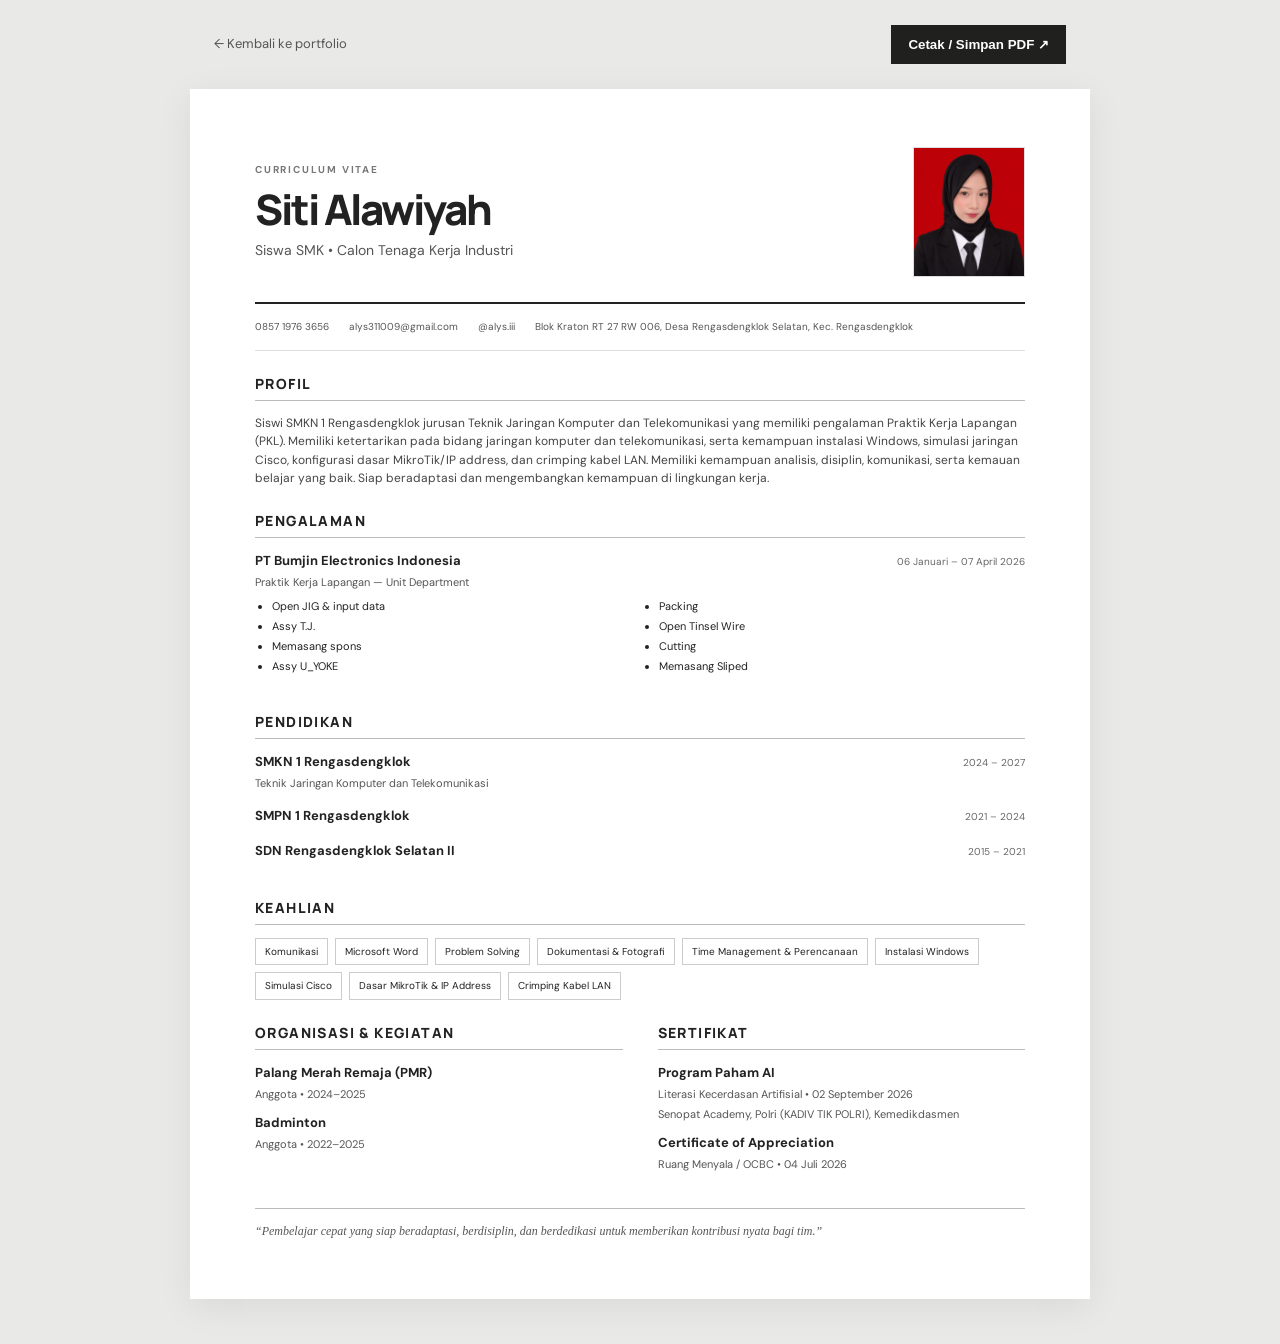
==== cv.html @ 6d3d89c0 "up" ====
<!doctype html>
<html lang="id">
<head>
  <meta charset="utf-8"><meta name="viewport" content="width=device-width, initial-scale=1">
  <meta name="description" content="Curriculum Vitae Siti Alawiyah">
  <title>CV — Siti Alawiyah</title>
  <link rel="preconnect" href="https://fonts.googleapis.com"><link rel="preconnect" href="https://fonts.gstatic.com" crossorigin>
  <link href="https://fonts.googleapis.com/css2?family=DM+Sans:wght@400;500;600;700&family=Manrope:wght@600;700;800&display=swap" rel="stylesheet">
  <link rel="stylesheet" href="assets/css/cv.css">
  <script src="assets/js/image-cache.js" defer></script>
</head>
<body>
  <div class="cv-toolbar"><a href="index.html">← Kembali ke portfolio</a><button onclick="window.print()" type="button">Cetak / Simpan PDF ↗</button></div>
  <main class="resume">
    <header class="resume-header">
      <div><p class="resume-kicker">CURRICULUM VITAE</p><h1>Siti Alawiyah</h1><p class="resume-role">Siswa SMK • Calon Tenaga Kerja Industri</p></div>
      <img class="profile-image resume-photo" src="assets/images/profile.jpg" data-profile-image alt="Foto profil Siti Alawiyah">
    </header>
    <div class="resume-contact">
      <span>0857 1976 3656</span><span>alys311009@gmail.com</span><span>@alys.iii</span>
      <span>Blok Kraton RT 27 RW 006, Desa Rengasdengklok Selatan, Kec. Rengasdengklok</span>
    </div>
    <section class="resume-section"><h2>Profil</h2><p>Siswi SMKN 1 Rengasdengklok jurusan Teknik Jaringan Komputer dan Telekomunikasi yang memiliki pengalaman Praktik Kerja Lapangan (PKL). Memiliki ketertarikan pada bidang jaringan komputer dan telekomunikasi, serta kemampuan instalasi Windows, simulasi jaringan Cisco, konfigurasi dasar MikroTik/IP address, dan crimping kabel LAN. Memiliki kemampuan analisis, disiplin, komunikasi, serta kemauan belajar yang baik. Siap beradaptasi dan mengembangkan kemampuan di lingkungan kerja.</p></section>
    <section class="resume-section"><h2>Pengalaman</h2><div class="resume-entry"><div class="entry-heading"><h3>PT Bumjin Electronics Indonesia</h3><span>06 Januari – 07 April 2026</span></div><p class="entry-sub">Praktik Kerja Lapangan — Unit Department</p><ul class="compact-list"><li>Open JIG & input data</li><li>Packing</li><li>Assy T.J.</li><li>Open Tinsel Wire</li><li>Memasang spons</li><li>Cutting</li><li>Assy U_YOKE</li><li>Memasang Sliped</li></ul></div></section>
    <section class="resume-section"><h2>Pendidikan</h2><div class="resume-entry"><div class="entry-heading"><h3>SMKN 1 Rengasdengklok</h3><span>2024 – 2027</span></div><p>Teknik Jaringan Komputer dan Telekomunikasi</p></div><div class="resume-entry"><div class="entry-heading"><h3>SMPN 1 Rengasdengklok</h3><span>2021 – 2024</span></div></div><div class="resume-entry"><div class="entry-heading"><h3>SDN Rengasdengklok Selatan II</h3><span>2015 – 2021</span></div></div></section>
    <section class="resume-section"><h2>Keahlian</h2><div class="resume-skills"><span>Komunikasi</span><span>Microsoft Word</span><span>Problem Solving</span><span>Dokumentasi & Fotografi</span><span>Time Management & Perencanaan</span><span>Instalasi Windows</span><span>Simulasi Cisco</span><span>Dasar MikroTik & IP Address</span><span>Crimping Kabel LAN</span></div></section>
    <section class="resume-section two-col"><div><h2>Organisasi & Kegiatan</h2><div class="resume-entry"><h3>Palang Merah Remaja (PMR)</h3><p>Anggota • 2024–2025</p></div><div class="resume-entry"><h3>Badminton</h3><p>Anggota • 2022–2025</p></div></div><div><h2>Sertifikat</h2><div class="resume-entry"><h3>Program Paham AI</h3><p>Literasi Kecerdasan Artifisial • 02 September 2026</p><p>Senopat Academy, Polri (KADIV TIK POLRI), Kemedikdasmen</p></div><div class="resume-entry"><h3>Certificate of Appreciation</h3><p>Ruang Menyala / OCBC • 04 Juli 2026</p></div></div></section>
    <footer class="resume-footer">“Pembelajar cepat yang siap beradaptasi, berdisiplin, dan berdedikasi untuk memberikan kontribusi nyata bagi tim.”</footer>
  </main>
</body>
</html>
---- assets/css/cv.css ----
*{box-sizing:border-box}body{margin:0;background:#e9e9e7;color:#222;font-family:"DM Sans",Arial,sans-serif;line-height:1.55}.cv-toolbar{max-width:900px;margin:25px auto;display:flex;justify-content:space-between;align-items:center;padding:0 24px}.cv-toolbar a{font-size:13px;color:#555;text-decoration:none}.cv-toolbar button{border:0;background:#20211f;color:white;padding:12px 17px;font-weight:700;cursor:pointer}.resume{background:white;width:min(900px,calc(100% - 36px));margin:0 auto 45px;padding:58px 65px;box-shadow:0 8px 35px #00000012}.resume-header{display:flex;justify-content:space-between;gap:25px;align-items:center;border-bottom:2px solid #222;padding-bottom:25px}.resume-kicker{font-size:10px;letter-spacing:.18em;font-weight:700;color:#777;margin:0 0 8px}.resume-header h1{font:800 42px/1.1 Manrope,Arial,sans-serif;letter-spacing:-.05em;margin:0}.resume-role{margin:8px 0 0;font-size:14px;color:#555}.resume-photo{width:112px;height:130px;object-fit:cover;background:#eee;border:1px solid #ddd}.resume-contact{display:flex;flex-wrap:wrap;gap:7px 20px;padding:15px 0;border-bottom:1px solid #ddd;font-size:10px;color:#555}.resume-section{padding-top:23px}.resume-section h2{font:800 14px Manrope,Arial,sans-serif;text-transform:uppercase;letter-spacing:.1em;border-bottom:1px solid #bbb;padding-bottom:7px;margin:0 0 13px}.resume-section>p{font-size:12px;margin:0;color:#444}.resume-entry{margin:0 0 14px}.entry-heading{display:flex;justify-content:space-between;gap:20px;align-items:baseline}.resume-entry h3{font-size:13px;margin:0;font-weight:700}.entry-heading span{font-size:10px;color:#666;white-space:nowrap}.entry-sub{font-size:11px;color:#555;margin:2px 0 7px}.resume-entry p{font-size:11px;color:#555;margin:3px 0}.compact-list{margin:7px 0 0;padding-left:17px;display:grid;grid-template-columns:repeat(2,1fr);gap:3px 20px;font-size:11px}.resume-skills{display:flex;flex-wrap:wrap;gap:7px}.resume-skills span{border:1px solid #ccc;padding:5px 9px;font-size:10px}.two-col{display:grid;grid-template-columns:1fr 1fr;gap:35px}.two-col .resume-section{padding-top:0}.two-col .resume-entry{margin-bottom:10px}.resume-footer{border-top:1px solid #bbb;margin-top:25px;padding-top:13px;font-family:Georgia,serif;font-style:italic;font-size:12px;color:#555}.profile-image{display:block}@media(max-width:650px){.resume{padding:30px 25px}.resume-header h1{font-size:32px}.resume-photo{width:85px;height:105px}.two-col{grid-template-columns:1fr;gap:22px}.entry-heading{align-items:start;flex-direction:column;gap:2px}.cv-toolbar{padding:0 18px}}@media print{body{background:white}.cv-toolbar{display:none}.resume{width:100%;margin:0;padding:20mm 18mm;box-shadow:none}.resume-section{break-inside:avoid}.resume-header,.resume-contact{break-inside:avoid}@page{size:A4;margin:0}}
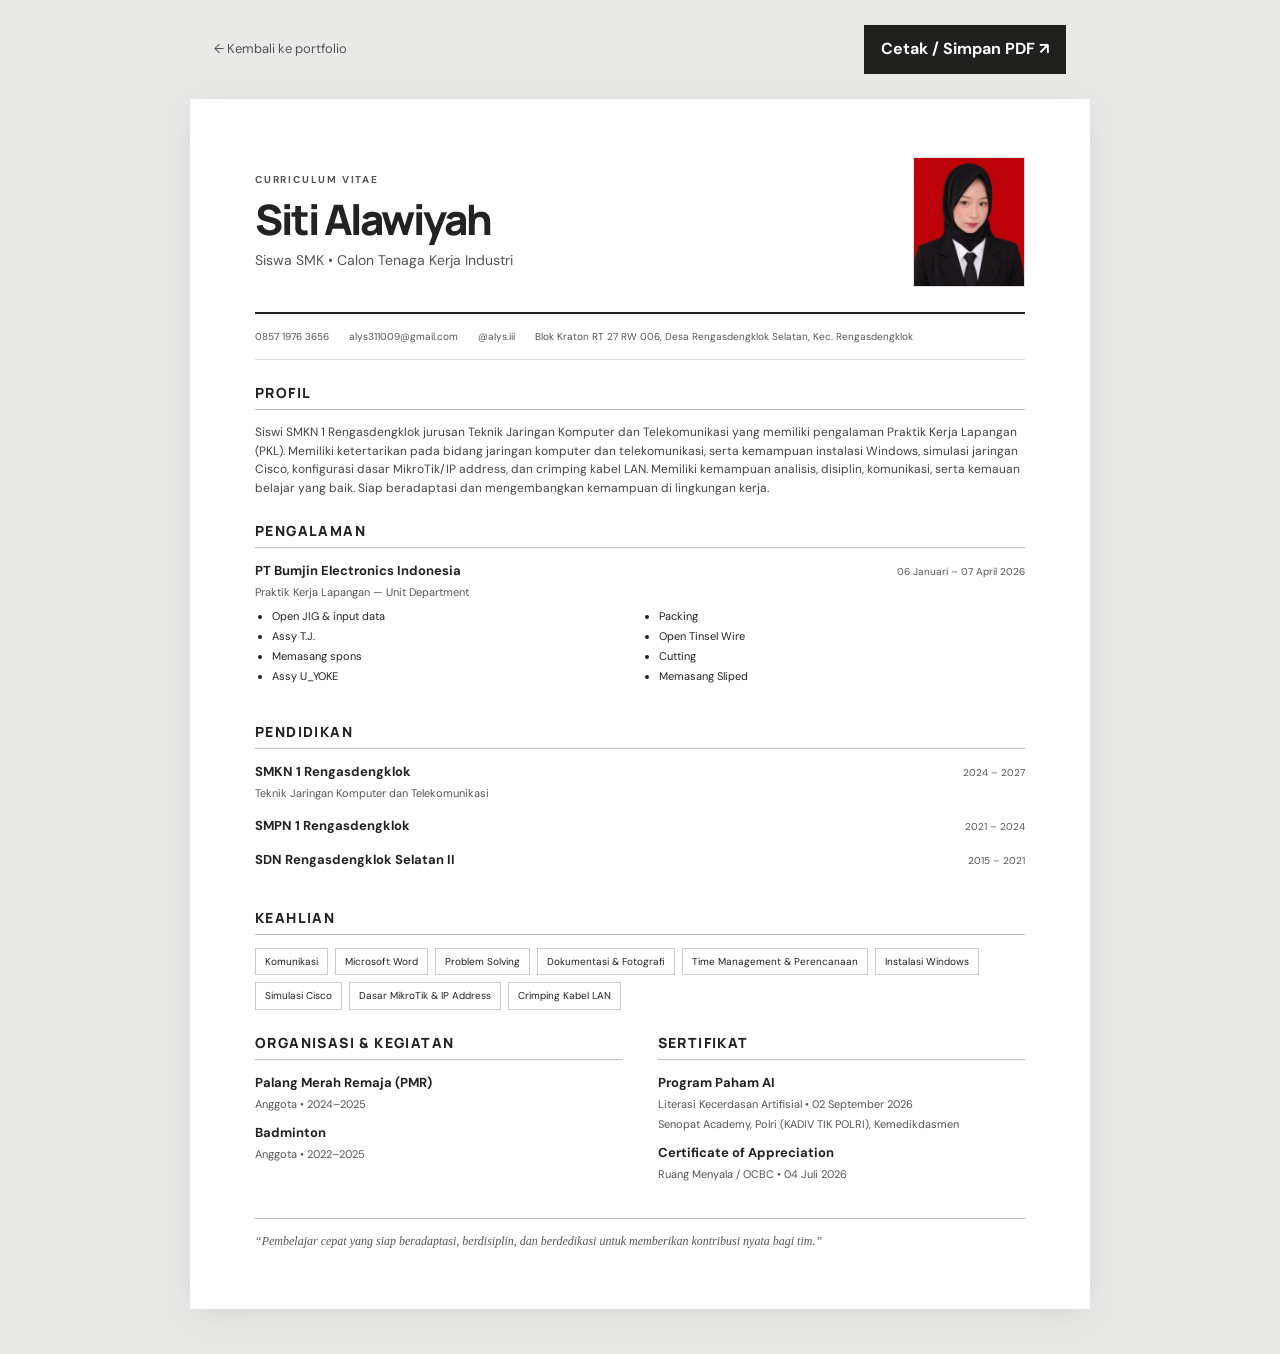
==== commit baf2a24a: "up" ====
--- a/cv.html
+++ b/cv.html
@@ -1,31 +1,131 @@
 <!doctype html>
 <html lang="id">
 <head>
-  <meta charset="utf-8"><meta name="viewport" content="width=device-width, initial-scale=1">
+  <meta charset="utf-8">
+  <meta name="viewport" content="width=device-width, initial-scale=1">
   <meta name="description" content="Curriculum Vitae Siti Alawiyah">
   <title>CV — Siti Alawiyah</title>
-  <link rel="preconnect" href="https://fonts.googleapis.com"><link rel="preconnect" href="https://fonts.gstatic.com" crossorigin>
+  <link rel="preconnect" href="https://fonts.googleapis.com">
+  <link rel="preconnect" href="https://fonts.gstatic.com" crossorigin>
   <link href="https://fonts.googleapis.com/css2?family=DM+Sans:wght@400;500;600;700&family=Manrope:wght@600;700;800&display=swap" rel="stylesheet">
   <link rel="stylesheet" href="assets/css/cv.css">
   <script src="assets/js/image-cache.js" defer></script>
+  <script src="assets/js/main.js" defer></script>
 </head>
 <body>
-  <div class="cv-toolbar"><a href="index.html">← Kembali ke portfolio</a><button onclick="window.print()" type="button">Cetak / Simpan PDF ↗</button></div>
+  <div class="cv-toolbar">
+    <a href="index.html">← Kembali ke portfolio</a>
+    <button class="print-button" type="button" data-print>Cetak / Simpan PDF <span aria-hidden="true">↗</span></button>
+  </div>
+
   <main class="resume">
     <header class="resume-header">
-      <div><p class="resume-kicker">CURRICULUM VITAE</p><h1>Siti Alawiyah</h1><p class="resume-role">Siswa SMK • Calon Tenaga Kerja Industri</p></div>
-      <img class="profile-image resume-photo" src="assets/images/profile.jpg" data-profile-image alt="Foto profil Siti Alawiyah">
+      <div>
+        <p class="resume-kicker">CURRICULUM VITAE</p>
+        <h1>Siti Alawiyah</h1>
+        <p class="resume-role">Siswa SMK • Calon Tenaga Kerja Industri</p>
+      </div>
+      <img class="profile-image resume-photo" src="assets/images/profile.jpg" data-profile-image alt="Foto profil Siti Alawiyah" width="600" height="760" decoding="async">
     </header>
+
     <div class="resume-contact">
-      <span>0857 1976 3656</span><span>alys311009@gmail.com</span><span>@alys.iii</span>
+      <span>0857 1976 3656</span>
+      <span>alys311009@gmail.com</span>
+      <span>@alys.iii</span>
       <span>Blok Kraton RT 27 RW 006, Desa Rengasdengklok Selatan, Kec. Rengasdengklok</span>
     </div>
-    <section class="resume-section"><h2>Profil</h2><p>Siswi SMKN 1 Rengasdengklok jurusan Teknik Jaringan Komputer dan Telekomunikasi yang memiliki pengalaman Praktik Kerja Lapangan (PKL). Memiliki ketertarikan pada bidang jaringan komputer dan telekomunikasi, serta kemampuan instalasi Windows, simulasi jaringan Cisco, konfigurasi dasar MikroTik/IP address, dan crimping kabel LAN. Memiliki kemampuan analisis, disiplin, komunikasi, serta kemauan belajar yang baik. Siap beradaptasi dan mengembangkan kemampuan di lingkungan kerja.</p></section>
-    <section class="resume-section"><h2>Pengalaman</h2><div class="resume-entry"><div class="entry-heading"><h3>PT Bumjin Electronics Indonesia</h3><span>06 Januari – 07 April 2026</span></div><p class="entry-sub">Praktik Kerja Lapangan — Unit Department</p><ul class="compact-list"><li>Open JIG & input data</li><li>Packing</li><li>Assy T.J.</li><li>Open Tinsel Wire</li><li>Memasang spons</li><li>Cutting</li><li>Assy U_YOKE</li><li>Memasang Sliped</li></ul></div></section>
-    <section class="resume-section"><h2>Pendidikan</h2><div class="resume-entry"><div class="entry-heading"><h3>SMKN 1 Rengasdengklok</h3><span>2024 – 2027</span></div><p>Teknik Jaringan Komputer dan Telekomunikasi</p></div><div class="resume-entry"><div class="entry-heading"><h3>SMPN 1 Rengasdengklok</h3><span>2021 – 2024</span></div></div><div class="resume-entry"><div class="entry-heading"><h3>SDN Rengasdengklok Selatan II</h3><span>2015 – 2021</span></div></div></section>
-    <section class="resume-section"><h2>Keahlian</h2><div class="resume-skills"><span>Komunikasi</span><span>Microsoft Word</span><span>Problem Solving</span><span>Dokumentasi & Fotografi</span><span>Time Management & Perencanaan</span><span>Instalasi Windows</span><span>Simulasi Cisco</span><span>Dasar MikroTik & IP Address</span><span>Crimping Kabel LAN</span></div></section>
-    <section class="resume-section two-col"><div><h2>Organisasi & Kegiatan</h2><div class="resume-entry"><h3>Palang Merah Remaja (PMR)</h3><p>Anggota • 2024–2025</p></div><div class="resume-entry"><h3>Badminton</h3><p>Anggota • 2022–2025</p></div></div><div><h2>Sertifikat</h2><div class="resume-entry"><h3>Program Paham AI</h3><p>Literasi Kecerdasan Artifisial • 02 September 2026</p><p>Senopat Academy, Polri (KADIV TIK POLRI), Kemedikdasmen</p></div><div class="resume-entry"><h3>Certificate of Appreciation</h3><p>Ruang Menyala / OCBC • 04 Juli 2026</p></div></div></section>
+
+    <section class="resume-section">
+      <h2>Profil</h2>
+      <p>Siswi SMKN 1 Rengasdengklok jurusan Teknik Jaringan Komputer dan Telekomunikasi yang memiliki pengalaman Praktik Kerja Lapangan (PKL). Memiliki ketertarikan pada bidang jaringan komputer dan telekomunikasi, serta kemampuan instalasi Windows, simulasi jaringan Cisco, konfigurasi dasar MikroTik/IP address, dan crimping kabel LAN. Memiliki kemampuan analisis, disiplin, komunikasi, serta kemauan belajar yang baik. Siap beradaptasi dan mengembangkan kemampuan di lingkungan kerja.</p>
+    </section>
+
+    <section class="resume-section">
+      <h2>Pengalaman</h2>
+      <div class="resume-entry">
+        <div class="entry-heading">
+          <h3>PT Bumjin Electronics Indonesia</h3>
+          <span>06 Januari – 07 April 2026</span>
+        </div>
+        <p class="entry-sub">Praktik Kerja Lapangan — Unit Department</p>
+        <ul class="compact-list">
+          <li>Open JIG & input data</li>
+          <li>Packing</li>
+          <li>Assy T.J.</li>
+          <li>Open Tinsel Wire</li>
+          <li>Memasang spons</li>
+          <li>Cutting</li>
+          <li>Assy U_YOKE</li>
+          <li>Memasang Sliped</li>
+        </ul>
+      </div>
+    </section>
+
+    <section class="resume-section">
+      <h2>Pendidikan</h2>
+      <div class="resume-entry">
+        <div class="entry-heading">
+          <h3>SMKN 1 Rengasdengklok</h3>
+          <span>2024 – 2027</span>
+        </div>
+        <p>Teknik Jaringan Komputer dan Telekomunikasi</p>
+      </div>
+      <div class="resume-entry">
+        <div class="entry-heading">
+          <h3>SMPN 1 Rengasdengklok</h3>
+          <span>2021 – 2024</span>
+        </div>
+      </div>
+      <div class="resume-entry">
+        <div class="entry-heading">
+          <h3>SDN Rengasdengklok Selatan II</h3>
+          <span>2015 – 2021</span>
+        </div>
+      </div>
+    </section>
+
+    <section class="resume-section">
+      <h2>Keahlian</h2>
+      <div class="resume-skills">
+        <span>Komunikasi</span>
+        <span>Microsoft Word</span>
+        <span>Problem Solving</span>
+        <span>Dokumentasi & Fotografi</span>
+        <span>Time Management & Perencanaan</span>
+        <span>Instalasi Windows</span>
+        <span>Simulasi Cisco</span>
+        <span>Dasar MikroTik & IP Address</span>
+        <span>Crimping Kabel LAN</span>
+      </div>
+    </section>
+
+    <section class="resume-section two-col">
+      <div>
+        <h2>Organisasi & Kegiatan</h2>
+        <div class="resume-entry">
+          <h3>Palang Merah Remaja (PMR)</h3>
+          <p>Anggota • 2024–2025</p>
+        </div>
+        <div class="resume-entry">
+          <h3>Badminton</h3>
+          <p>Anggota • 2022–2025</p>
+        </div>
+      </div>
+      <div>
+        <h2>Sertifikat</h2>
+        <div class="resume-entry">
+          <h3>Program Paham AI</h3>
+          <p>Literasi Kecerdasan Artifisial • 02 September 2026</p>
+          <p>Senopat Academy, Polri (KADIV TIK POLRI), Kemedikdasmen</p>
+        </div>
+        <div class="resume-entry">
+          <h3>Certificate of Appreciation</h3>
+          <p>Ruang Menyala / OCBC • 04 Juli 2026</p>
+        </div>
+      </div>
+    </section>
+
     <footer class="resume-footer">“Pembelajar cepat yang siap beradaptasi, berdisiplin, dan berdedikasi untuk memberikan kontribusi nyata bagi tim.”</footer>
   </main>
 </body>
-</html>
+</html>
--- a/assets/css/cv.css
+++ b/assets/css/cv.css
@@ -1 +1,315 @@
-*{box-sizing:border-box}body{margin:0;background:#e9e9e7;color:#222;font-family:"DM Sans",Arial,sans-serif;line-height:1.55}.cv-toolbar{max-width:900px;margin:25px auto;display:flex;justify-content:space-between;align-items:center;padding:0 24px}.cv-toolbar a{font-size:13px;color:#555;text-decoration:none}.cv-toolbar button{border:0;background:#20211f;color:white;padding:12px 17px;font-weight:700;cursor:pointer}.resume{background:white;width:min(900px,calc(100% - 36px));margin:0 auto 45px;padding:58px 65px;box-shadow:0 8px 35px #00000012}.resume-header{display:flex;justify-content:space-between;gap:25px;align-items:center;border-bottom:2px solid #222;padding-bottom:25px}.resume-kicker{font-size:10px;letter-spacing:.18em;font-weight:700;color:#777;margin:0 0 8px}.resume-header h1{font:800 42px/1.1 Manrope,Arial,sans-serif;letter-spacing:-.05em;margin:0}.resume-role{margin:8px 0 0;font-size:14px;color:#555}.resume-photo{width:112px;height:130px;object-fit:cover;background:#eee;border:1px solid #ddd}.resume-contact{display:flex;flex-wrap:wrap;gap:7px 20px;padding:15px 0;border-bottom:1px solid #ddd;font-size:10px;color:#555}.resume-section{padding-top:23px}.resume-section h2{font:800 14px Manrope,Arial,sans-serif;text-transform:uppercase;letter-spacing:.1em;border-bottom:1px solid #bbb;padding-bottom:7px;margin:0 0 13px}.resume-section>p{font-size:12px;margin:0;color:#444}.resume-entry{margin:0 0 14px}.entry-heading{display:flex;justify-content:space-between;gap:20px;align-items:baseline}.resume-entry h3{font-size:13px;margin:0;font-weight:700}.entry-heading span{font-size:10px;color:#666;white-space:nowrap}.entry-sub{font-size:11px;color:#555;margin:2px 0 7px}.resume-entry p{font-size:11px;color:#555;margin:3px 0}.compact-list{margin:7px 0 0;padding-left:17px;display:grid;grid-template-columns:repeat(2,1fr);gap:3px 20px;font-size:11px}.resume-skills{display:flex;flex-wrap:wrap;gap:7px}.resume-skills span{border:1px solid #ccc;padding:5px 9px;font-size:10px}.two-col{display:grid;grid-template-columns:1fr 1fr;gap:35px}.two-col .resume-section{padding-top:0}.two-col .resume-entry{margin-bottom:10px}.resume-footer{border-top:1px solid #bbb;margin-top:25px;padding-top:13px;font-family:Georgia,serif;font-style:italic;font-size:12px;color:#555}.profile-image{display:block}@media(max-width:650px){.resume{padding:30px 25px}.resume-header h1{font-size:32px}.resume-photo{width:85px;height:105px}.two-col{grid-template-columns:1fr;gap:22px}.entry-heading{align-items:start;flex-direction:column;gap:2px}.cv-toolbar{padding:0 18px}}@media print{body{background:white}.cv-toolbar{display:none}.resume{width:100%;margin:0;padding:20mm 18mm;box-shadow:none}.resume-section{break-inside:avoid}.resume-header,.resume-contact{break-inside:avoid}@page{size:A4;margin:0}}
+:root {
+  --cv-bg: #e9e9e7;
+  --cv-paper: #ffffff;
+  --cv-ink: #222222;
+  --cv-muted: #555555;
+  --cv-line: #dddddd;
+  --cv-line-strong: #bbbbbb;
+  --cv-accent: #20211f;
+  --cv-focus: #1a5fd0;
+}
+
+* {
+  box-sizing: border-box;
+}
+
+html {
+  -webkit-text-size-adjust: 100%;
+}
+
+body {
+  margin: 0;
+  background: var(--cv-bg);
+  color: var(--cv-ink);
+  font-family: "DM Sans", "Segoe UI", Arial, sans-serif;
+  font-size: 16px;
+  line-height: 1.55;
+}
+
+img {
+  display: block;
+  max-width: 100%;
+}
+
+a {
+  color: inherit;
+}
+
+button {
+  font: inherit;
+}
+
+:focus-visible {
+  outline: 3px solid var(--cv-focus);
+  outline-offset: 3px;
+}
+
+.cv-toolbar {
+  display: flex;
+  align-items: center;
+  justify-content: space-between;
+  gap: 16px;
+  max-width: 900px;
+  margin: 25px auto;
+  padding: 0 24px;
+}
+
+.cv-toolbar a {
+  color: var(--cv-muted);
+  font-size: 13px;
+  text-decoration: none;
+}
+
+.cv-toolbar a:hover {
+  color: var(--cv-ink);
+}
+
+.print-button {
+  border: 0;
+  padding: 12px 17px;
+  background: var(--cv-accent);
+  color: #ffffff;
+  font-weight: 700;
+  cursor: pointer;
+  transition: transform 0.2s ease, background-color 0.2s ease;
+}
+
+.print-button:hover {
+  transform: translateY(-2px);
+}
+
+.print-button:active {
+  transform: translateY(0);
+}
+
+.resume {
+  width: min(900px, calc(100% - 36px));
+  margin: 0 auto 45px;
+  padding: 58px 65px;
+  background: var(--cv-paper);
+  box-shadow: 0 8px 35px #00000012;
+}
+
+.resume-header {
+  display: flex;
+  align-items: center;
+  justify-content: space-between;
+  gap: 25px;
+  padding-bottom: 25px;
+  border-bottom: 2px solid var(--cv-ink);
+}
+
+.resume-kicker {
+  margin: 0 0 8px;
+  color: var(--cv-muted);
+  font-size: 10px;
+  font-weight: 700;
+  letter-spacing: 0.18em;
+}
+
+.resume-header h1 {
+  margin: 0;
+  font: 800 42px/1.1 "Manrope", "Segoe UI", Arial, sans-serif;
+  letter-spacing: -0.05em;
+}
+
+.resume-role {
+  margin: 8px 0 0;
+  color: var(--cv-muted);
+  font-size: 14px;
+}
+
+.resume-photo {
+  width: 112px;
+  height: 130px;
+  border: 1px solid var(--cv-line);
+  background: #eeeeee;
+  object-fit: cover;
+}
+
+.resume-contact {
+  display: flex;
+  flex-wrap: wrap;
+  gap: 7px 20px;
+  padding: 15px 0;
+  border-bottom: 1px solid var(--cv-line);
+  color: var(--cv-muted);
+  font-size: 10px;
+}
+
+.resume-section {
+  padding-top: 23px;
+}
+
+.resume-section h2 {
+  margin: 0 0 13px;
+  padding-bottom: 7px;
+  border-bottom: 1px solid var(--cv-line-strong);
+  font: 800 14px "Manrope", "Segoe UI", Arial, sans-serif;
+  letter-spacing: 0.1em;
+  text-transform: uppercase;
+}
+
+.resume-section > p {
+  margin: 0;
+  color: #444444;
+  font-size: 12px;
+}
+
+.resume-entry {
+  margin: 0 0 14px;
+}
+
+.entry-heading {
+  display: flex;
+  align-items: baseline;
+  justify-content: space-between;
+  gap: 20px;
+}
+
+.resume-entry h3 {
+  margin: 0;
+  font-size: 13px;
+  font-weight: 700;
+}
+
+.entry-heading span {
+  color: var(--cv-muted);
+  font-size: 10px;
+  white-space: nowrap;
+}
+
+.entry-sub {
+  margin: 2px 0 7px;
+  color: var(--cv-muted);
+  font-size: 11px;
+}
+
+.resume-entry p {
+  margin: 3px 0;
+  color: var(--cv-muted);
+  font-size: 11px;
+}
+
+.compact-list {
+  display: grid;
+  grid-template-columns: repeat(2, 1fr);
+  gap: 3px 20px;
+  margin: 7px 0 0;
+  padding-left: 17px;
+  font-size: 11px;
+}
+
+.resume-skills {
+  display: flex;
+  flex-wrap: wrap;
+  gap: 7px;
+}
+
+.resume-skills span {
+  padding: 5px 9px;
+  border: 1px solid #cccccc;
+  font-size: 10px;
+}
+
+.two-col {
+  display: grid;
+  grid-template-columns: 1fr 1fr;
+  gap: 35px;
+}
+
+.two-col .resume-section {
+  padding-top: 0;
+}
+
+.two-col .resume-entry {
+  margin-bottom: 10px;
+}
+
+.resume-footer {
+  margin-top: 25px;
+  padding-top: 13px;
+  border-top: 1px solid var(--cv-line-strong);
+  color: var(--cv-muted);
+  font-family: Georgia, "Times New Roman", serif;
+  font-size: 12px;
+  font-style: italic;
+}
+
+@media (max-width: 650px) {
+  .resume {
+    padding: 30px 25px;
+  }
+
+  .resume-header h1 {
+    font-size: 32px;
+  }
+
+  .resume-photo {
+    width: 85px;
+    height: 105px;
+  }
+
+  .two-col {
+    grid-template-columns: 1fr;
+    gap: 22px;
+  }
+
+  .entry-heading {
+    flex-direction: column;
+    align-items: flex-start;
+    gap: 2px;
+  }
+
+  .cv-toolbar {
+    padding: 0 18px;
+  }
+}
+
+@media (max-width: 420px) {
+  .cv-toolbar {
+    flex-direction: column;
+    align-items: stretch;
+  }
+
+  .print-button {
+    width: 100%;
+  }
+
+  .resume {
+    padding: 24px 18px;
+  }
+
+  .compact-list {
+    grid-template-columns: 1fr;
+  }
+}
+
+@media print {
+  body {
+    background: #ffffff;
+  }
+
+  .cv-toolbar {
+    display: none;
+  }
+
+  .resume {
+    width: 100%;
+    margin: 0;
+    padding: 16mm 14mm;
+    box-shadow: none;
+  }
+
+  .resume-section,
+  .resume-entry,
+  .resume-header,
+  .resume-contact {
+    break-inside: avoid;
+  }
+
+  @page {
+    size: A4;
+    margin: 0;
+  }
+}
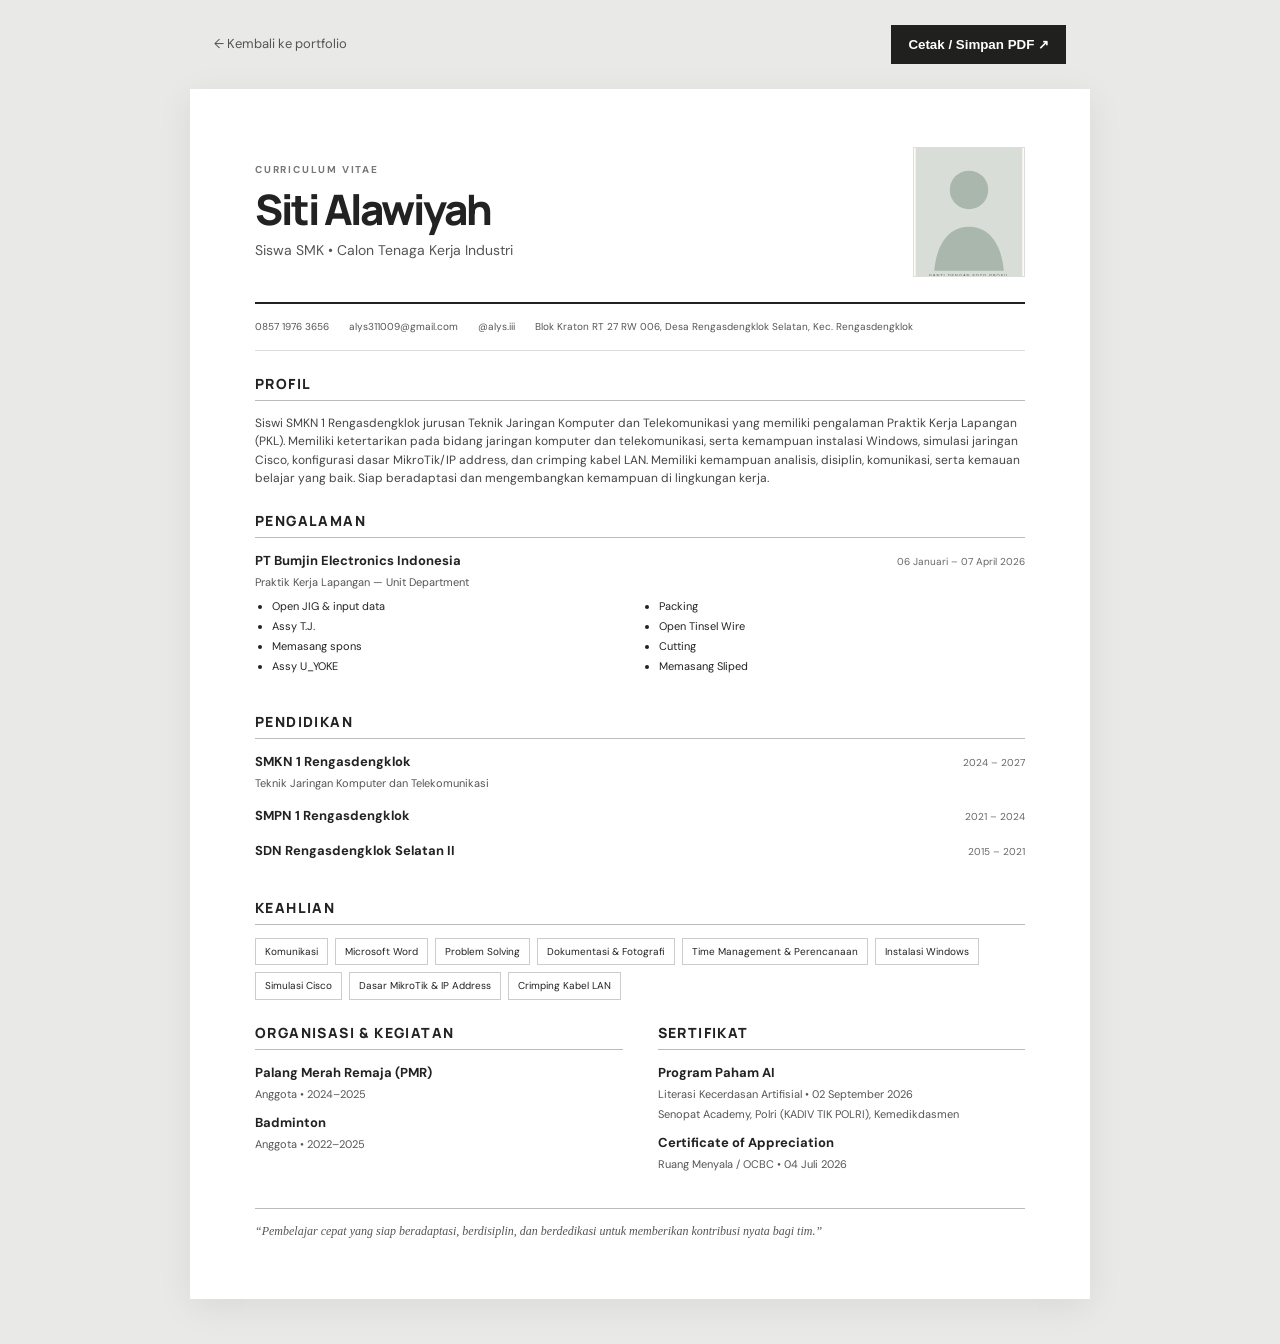
==== commit f09e5a4a: "up" ====
--- a/cv.html
+++ b/cv.html
@@ -1,131 +1,33 @@
 <!doctype html>
 <html lang="id">
 <head>
-  <meta charset="utf-8">
-  <meta name="viewport" content="width=device-width, initial-scale=1">
+  <meta charset="utf-8"><meta name="viewport" content="width=device-width, initial-scale=1">
   <meta name="description" content="Curriculum Vitae Siti Alawiyah">
+  <meta name="color-scheme" content="light">
   <title>CV — Siti Alawiyah</title>
-  <link rel="preconnect" href="https://fonts.googleapis.com">
-  <link rel="preconnect" href="https://fonts.gstatic.com" crossorigin>
+  <link rel="preconnect" href="https://fonts.googleapis.com"><link rel="preconnect" href="https://fonts.gstatic.com" crossorigin>
   <link href="https://fonts.googleapis.com/css2?family=DM+Sans:wght@400;500;600;700&family=Manrope:wght@600;700;800&display=swap" rel="stylesheet">
   <link rel="stylesheet" href="assets/css/cv.css">
   <script src="assets/js/image-cache.js" defer></script>
-  <script src="assets/js/main.js" defer></script>
+  <script src="assets/js/cv.js" defer></script>
 </head>
 <body>
-  <div class="cv-toolbar">
-    <a href="index.html">← Kembali ke portfolio</a>
-    <button class="print-button" type="button" data-print>Cetak / Simpan PDF <span aria-hidden="true">↗</span></button>
-  </div>
-
+  <div class="cv-toolbar"><a href="index.html">← Kembali ke portfolio</a><button id="printButton" type="button" hidden>Cetak / Simpan PDF <span aria-hidden="true">↗</span></button></div>
   <main class="resume">
     <header class="resume-header">
-      <div>
-        <p class="resume-kicker">CURRICULUM VITAE</p>
-        <h1>Siti Alawiyah</h1>
-        <p class="resume-role">Siswa SMK • Calon Tenaga Kerja Industri</p>
-      </div>
-      <img class="profile-image resume-photo" src="assets/images/profile.jpg" data-profile-image alt="Foto profil Siti Alawiyah" width="600" height="760" decoding="async">
+      <div><p class="resume-kicker">CURRICULUM VITAE</p><h1>Siti Alawiyah</h1><p class="resume-role">Siswa SMK • Calon Tenaga Kerja Industri</p></div>
+      <img class="profile-image resume-photo" src="assets/images/profile.jpg" data-profile-image alt="Foto profil Siti Alawiyah">
     </header>
-
     <div class="resume-contact">
-      <span>0857 1976 3656</span>
-      <span>alys311009@gmail.com</span>
-      <span>@alys.iii</span>
+      <span>0857 1976 3656</span><span>alys311009@gmail.com</span><span>@alys.iii</span>
       <span>Blok Kraton RT 27 RW 006, Desa Rengasdengklok Selatan, Kec. Rengasdengklok</span>
     </div>
-
-    <section class="resume-section">
-      <h2>Profil</h2>
-      <p>Siswi SMKN 1 Rengasdengklok jurusan Teknik Jaringan Komputer dan Telekomunikasi yang memiliki pengalaman Praktik Kerja Lapangan (PKL). Memiliki ketertarikan pada bidang jaringan komputer dan telekomunikasi, serta kemampuan instalasi Windows, simulasi jaringan Cisco, konfigurasi dasar MikroTik/IP address, dan crimping kabel LAN. Memiliki kemampuan analisis, disiplin, komunikasi, serta kemauan belajar yang baik. Siap beradaptasi dan mengembangkan kemampuan di lingkungan kerja.</p>
-    </section>
-
-    <section class="resume-section">
-      <h2>Pengalaman</h2>
-      <div class="resume-entry">
-        <div class="entry-heading">
-          <h3>PT Bumjin Electronics Indonesia</h3>
-          <span>06 Januari – 07 April 2026</span>
-        </div>
-        <p class="entry-sub">Praktik Kerja Lapangan — Unit Department</p>
-        <ul class="compact-list">
-          <li>Open JIG & input data</li>
-          <li>Packing</li>
-          <li>Assy T.J.</li>
-          <li>Open Tinsel Wire</li>
-          <li>Memasang spons</li>
-          <li>Cutting</li>
-          <li>Assy U_YOKE</li>
-          <li>Memasang Sliped</li>
-        </ul>
-      </div>
-    </section>
-
-    <section class="resume-section">
-      <h2>Pendidikan</h2>
-      <div class="resume-entry">
-        <div class="entry-heading">
-          <h3>SMKN 1 Rengasdengklok</h3>
-          <span>2024 – 2027</span>
-        </div>
-        <p>Teknik Jaringan Komputer dan Telekomunikasi</p>
-      </div>
-      <div class="resume-entry">
-        <div class="entry-heading">
-          <h3>SMPN 1 Rengasdengklok</h3>
-          <span>2021 – 2024</span>
-        </div>
-      </div>
-      <div class="resume-entry">
-        <div class="entry-heading">
-          <h3>SDN Rengasdengklok Selatan II</h3>
-          <span>2015 – 2021</span>
-        </div>
-      </div>
-    </section>
-
-    <section class="resume-section">
-      <h2>Keahlian</h2>
-      <div class="resume-skills">
-        <span>Komunikasi</span>
-        <span>Microsoft Word</span>
-        <span>Problem Solving</span>
-        <span>Dokumentasi & Fotografi</span>
-        <span>Time Management & Perencanaan</span>
-        <span>Instalasi Windows</span>
-        <span>Simulasi Cisco</span>
-        <span>Dasar MikroTik & IP Address</span>
-        <span>Crimping Kabel LAN</span>
-      </div>
-    </section>
-
-    <section class="resume-section two-col">
-      <div>
-        <h2>Organisasi & Kegiatan</h2>
-        <div class="resume-entry">
-          <h3>Palang Merah Remaja (PMR)</h3>
-          <p>Anggota • 2024–2025</p>
-        </div>
-        <div class="resume-entry">
-          <h3>Badminton</h3>
-          <p>Anggota • 2022–2025</p>
-        </div>
-      </div>
-      <div>
-        <h2>Sertifikat</h2>
-        <div class="resume-entry">
-          <h3>Program Paham AI</h3>
-          <p>Literasi Kecerdasan Artifisial • 02 September 2026</p>
-          <p>Senopat Academy, Polri (KADIV TIK POLRI), Kemedikdasmen</p>
-        </div>
-        <div class="resume-entry">
-          <h3>Certificate of Appreciation</h3>
-          <p>Ruang Menyala / OCBC • 04 Juli 2026</p>
-        </div>
-      </div>
-    </section>
-
+    <section class="resume-section"><h2>Profil</h2><p>Siswi SMKN 1 Rengasdengklok jurusan Teknik Jaringan Komputer dan Telekomunikasi yang memiliki pengalaman Praktik Kerja Lapangan (PKL). Memiliki ketertarikan pada bidang jaringan komputer dan telekomunikasi, serta kemampuan instalasi Windows, simulasi jaringan Cisco, konfigurasi dasar MikroTik/IP address, dan crimping kabel LAN. Memiliki kemampuan analisis, disiplin, komunikasi, serta kemauan belajar yang baik. Siap beradaptasi dan mengembangkan kemampuan di lingkungan kerja.</p></section>
+    <section class="resume-section"><h2>Pengalaman</h2><div class="resume-entry"><div class="entry-heading"><h3>PT Bumjin Electronics Indonesia</h3><span>06 Januari – 07 April 2026</span></div><p class="entry-sub">Praktik Kerja Lapangan — Unit Department</p><ul class="compact-list"><li>Open JIG & input data</li><li>Packing</li><li>Assy T.J.</li><li>Open Tinsel Wire</li><li>Memasang spons</li><li>Cutting</li><li>Assy U_YOKE</li><li>Memasang Sliped</li></ul></div></section>
+    <section class="resume-section"><h2>Pendidikan</h2><div class="resume-entry"><div class="entry-heading"><h3>SMKN 1 Rengasdengklok</h3><span>2024 – 2027</span></div><p>Teknik Jaringan Komputer dan Telekomunikasi</p></div><div class="resume-entry"><div class="entry-heading"><h3>SMPN 1 Rengasdengklok</h3><span>2021 – 2024</span></div></div><div class="resume-entry"><div class="entry-heading"><h3>SDN Rengasdengklok Selatan II</h3><span>2015 – 2021</span></div></div></section>
+    <section class="resume-section"><h2>Keahlian</h2><div class="resume-skills"><span>Komunikasi</span><span>Microsoft Word</span><span>Problem Solving</span><span>Dokumentasi & Fotografi</span><span>Time Management & Perencanaan</span><span>Instalasi Windows</span><span>Simulasi Cisco</span><span>Dasar MikroTik & IP Address</span><span>Crimping Kabel LAN</span></div></section>
+    <section class="resume-section two-col"><div><h2>Organisasi & Kegiatan</h2><div class="resume-entry"><h3>Palang Merah Remaja (PMR)</h3><p>Anggota • 2024–2025</p></div><div class="resume-entry"><h3>Badminton</h3><p>Anggota • 2022–2025</p></div></div><div><h2>Sertifikat</h2><div class="resume-entry"><h3>Program Paham AI</h3><p>Literasi Kecerdasan Artifisial • 02 September 2026</p><p>Senopat Academy, Polri (KADIV TIK POLRI), Kemedikdasmen</p></div><div class="resume-entry"><h3>Certificate of Appreciation</h3><p>Ruang Menyala / OCBC • 04 Juli 2026</p></div></div></section>
     <footer class="resume-footer">“Pembelajar cepat yang siap beradaptasi, berdisiplin, dan berdedikasi untuk memberikan kontribusi nyata bagi tim.”</footer>
   </main>
 </body>
-</html>+</html>
--- a/assets/css/cv.css
+++ b/assets/css/cv.css
@@ -1,315 +1,3 @@
-:root {
-  --cv-bg: #e9e9e7;
-  --cv-paper: #ffffff;
-  --cv-ink: #222222;
-  --cv-muted: #555555;
-  --cv-line: #dddddd;
-  --cv-line-strong: #bbbbbb;
-  --cv-accent: #20211f;
-  --cv-focus: #1a5fd0;
-}
-
-* {
-  box-sizing: border-box;
-}
-
-html {
-  -webkit-text-size-adjust: 100%;
-}
-
-body {
-  margin: 0;
-  background: var(--cv-bg);
-  color: var(--cv-ink);
-  font-family: "DM Sans", "Segoe UI", Arial, sans-serif;
-  font-size: 16px;
-  line-height: 1.55;
-}
-
-img {
-  display: block;
-  max-width: 100%;
-}
-
-a {
-  color: inherit;
-}
-
-button {
-  font: inherit;
-}
-
-:focus-visible {
-  outline: 3px solid var(--cv-focus);
-  outline-offset: 3px;
-}
-
-.cv-toolbar {
-  display: flex;
-  align-items: center;
-  justify-content: space-between;
-  gap: 16px;
-  max-width: 900px;
-  margin: 25px auto;
-  padding: 0 24px;
-}
-
-.cv-toolbar a {
-  color: var(--cv-muted);
-  font-size: 13px;
-  text-decoration: none;
-}
-
-.cv-toolbar a:hover {
-  color: var(--cv-ink);
-}
-
-.print-button {
-  border: 0;
-  padding: 12px 17px;
-  background: var(--cv-accent);
-  color: #ffffff;
-  font-weight: 700;
-  cursor: pointer;
-  transition: transform 0.2s ease, background-color 0.2s ease;
-}
-
-.print-button:hover {
-  transform: translateY(-2px);
-}
-
-.print-button:active {
-  transform: translateY(0);
-}
-
-.resume {
-  width: min(900px, calc(100% - 36px));
-  margin: 0 auto 45px;
-  padding: 58px 65px;
-  background: var(--cv-paper);
-  box-shadow: 0 8px 35px #00000012;
-}
-
-.resume-header {
-  display: flex;
-  align-items: center;
-  justify-content: space-between;
-  gap: 25px;
-  padding-bottom: 25px;
-  border-bottom: 2px solid var(--cv-ink);
-}
-
-.resume-kicker {
-  margin: 0 0 8px;
-  color: var(--cv-muted);
-  font-size: 10px;
-  font-weight: 700;
-  letter-spacing: 0.18em;
-}
-
-.resume-header h1 {
-  margin: 0;
-  font: 800 42px/1.1 "Manrope", "Segoe UI", Arial, sans-serif;
-  letter-spacing: -0.05em;
-}
-
-.resume-role {
-  margin: 8px 0 0;
-  color: var(--cv-muted);
-  font-size: 14px;
-}
-
-.resume-photo {
-  width: 112px;
-  height: 130px;
-  border: 1px solid var(--cv-line);
-  background: #eeeeee;
-  object-fit: cover;
-}
-
-.resume-contact {
-  display: flex;
-  flex-wrap: wrap;
-  gap: 7px 20px;
-  padding: 15px 0;
-  border-bottom: 1px solid var(--cv-line);
-  color: var(--cv-muted);
-  font-size: 10px;
-}
-
-.resume-section {
-  padding-top: 23px;
-}
-
-.resume-section h2 {
-  margin: 0 0 13px;
-  padding-bottom: 7px;
-  border-bottom: 1px solid var(--cv-line-strong);
-  font: 800 14px "Manrope", "Segoe UI", Arial, sans-serif;
-  letter-spacing: 0.1em;
-  text-transform: uppercase;
-}
-
-.resume-section > p {
-  margin: 0;
-  color: #444444;
-  font-size: 12px;
-}
-
-.resume-entry {
-  margin: 0 0 14px;
-}
-
-.entry-heading {
-  display: flex;
-  align-items: baseline;
-  justify-content: space-between;
-  gap: 20px;
-}
-
-.resume-entry h3 {
-  margin: 0;
-  font-size: 13px;
-  font-weight: 700;
-}
-
-.entry-heading span {
-  color: var(--cv-muted);
-  font-size: 10px;
-  white-space: nowrap;
-}
-
-.entry-sub {
-  margin: 2px 0 7px;
-  color: var(--cv-muted);
-  font-size: 11px;
-}
-
-.resume-entry p {
-  margin: 3px 0;
-  color: var(--cv-muted);
-  font-size: 11px;
-}
-
-.compact-list {
-  display: grid;
-  grid-template-columns: repeat(2, 1fr);
-  gap: 3px 20px;
-  margin: 7px 0 0;
-  padding-left: 17px;
-  font-size: 11px;
-}
-
-.resume-skills {
-  display: flex;
-  flex-wrap: wrap;
-  gap: 7px;
-}
-
-.resume-skills span {
-  padding: 5px 9px;
-  border: 1px solid #cccccc;
-  font-size: 10px;
-}
-
-.two-col {
-  display: grid;
-  grid-template-columns: 1fr 1fr;
-  gap: 35px;
-}
-
-.two-col .resume-section {
-  padding-top: 0;
-}
-
-.two-col .resume-entry {
-  margin-bottom: 10px;
-}
-
-.resume-footer {
-  margin-top: 25px;
-  padding-top: 13px;
-  border-top: 1px solid var(--cv-line-strong);
-  color: var(--cv-muted);
-  font-family: Georgia, "Times New Roman", serif;
-  font-size: 12px;
-  font-style: italic;
-}
-
-@media (max-width: 650px) {
-  .resume {
-    padding: 30px 25px;
-  }
-
-  .resume-header h1 {
-    font-size: 32px;
-  }
-
-  .resume-photo {
-    width: 85px;
-    height: 105px;
-  }
-
-  .two-col {
-    grid-template-columns: 1fr;
-    gap: 22px;
-  }
-
-  .entry-heading {
-    flex-direction: column;
-    align-items: flex-start;
-    gap: 2px;
-  }
-
-  .cv-toolbar {
-    padding: 0 18px;
-  }
-}
-
-@media (max-width: 420px) {
-  .cv-toolbar {
-    flex-direction: column;
-    align-items: stretch;
-  }
-
-  .print-button {
-    width: 100%;
-  }
-
-  .resume {
-    padding: 24px 18px;
-  }
-
-  .compact-list {
-    grid-template-columns: 1fr;
-  }
-}
-
-@media print {
-  body {
-    background: #ffffff;
-  }
-
-  .cv-toolbar {
-    display: none;
-  }
-
-  .resume {
-    width: 100%;
-    margin: 0;
-    padding: 16mm 14mm;
-    box-shadow: none;
-  }
-
-  .resume-section,
-  .resume-entry,
-  .resume-header,
-  .resume-contact {
-    break-inside: avoid;
-  }
-
-  @page {
-    size: A4;
-    margin: 0;
-  }
-}+*{box-sizing:border-box}body{margin:0;background:#e9e9e7;color:#222;font-family:"DM Sans",Arial,sans-serif;line-height:1.55}.cv-toolbar{max-width:900px;margin:25px auto;display:flex;justify-content:space-between;align-items:center;padding:0 24px}.cv-toolbar a{font-size:13px;color:#555;text-decoration:none}.cv-toolbar button{border:0;background:#20211f;color:white;padding:12px 17px;font-weight:700;cursor:pointer}.resume{background:white;width:min(900px,calc(100% - 36px));margin:0 auto 45px;padding:58px 65px;box-shadow:0 8px 35px #00000012}.resume-header{display:flex;justify-content:space-between;gap:25px;align-items:center;border-bottom:2px solid #222;padding-bottom:25px}.resume-kicker{font-size:10px;letter-spacing:.18em;font-weight:700;color:#777;margin:0 0 8px}.resume-header h1{font:800 42px/1.1 Manrope,Arial,sans-serif;letter-spacing:-.05em;margin:0}.resume-role{margin:8px 0 0;font-size:14px;color:#555}.resume-photo{width:112px;height:130px;object-fit:cover;background:#eee;border:1px solid #ddd}.resume-contact{display:flex;flex-wrap:wrap;gap:7px 20px;padding:15px 0;border-bottom:1px solid #ddd;font-size:10px;color:#555}.resume-section{padding-top:23px}.resume-section h2{font:800 14px Manrope,Arial,sans-serif;text-transform:uppercase;letter-spacing:.1em;border-bottom:1px solid #bbb;padding-bottom:7px;margin:0 0 13px}.resume-section>p{font-size:12px;margin:0;color:#444}.resume-entry{margin:0 0 14px}.entry-heading{display:flex;justify-content:space-between;gap:20px;align-items:baseline}.resume-entry h3{font-size:13px;margin:0;font-weight:700}.entry-heading span{font-size:10px;color:#666;white-space:nowrap}.entry-sub{font-size:11px;color:#555;margin:2px 0 7px}.resume-entry p{font-size:11px;color:#555;margin:3px 0}.compact-list{margin:7px 0 0;padding-left:17px;display:grid;grid-template-columns:repeat(2,1fr);gap:3px 20px;font-size:11px}.resume-skills{display:flex;flex-wrap:wrap;gap:7px}.resume-skills span{border:1px solid #ccc;padding:5px 9px;font-size:10px}.two-col{display:grid;grid-template-columns:1fr 1fr;gap:35px}.two-col .resume-section{padding-top:0}.two-col .resume-entry{margin-bottom:10px}.resume-footer{border-top:1px solid #bbb;margin-top:25px;padding-top:13px;font-family:Georgia,serif;font-style:italic;font-size:12px;color:#555}.profile-image{display:block}@media(max-width:650px){.resume{padding:30px 25px}.resume-header h1{font-size:32px}.resume-photo{width:85px;height:105px}.two-col{grid-template-columns:1fr;gap:22px}.entry-heading{align-items:start;flex-direction:column;gap:2px}.cv-toolbar{padding:0 18px}}@media print{body{background:white}.cv-toolbar{display:none}.resume{width:100%;margin:0;padding:20mm 18mm;box-shadow:none}.resume-section{break-inside:avoid}.resume-header,.resume-contact{break-inside:avoid}@page{size:A4;margin:0}}
+.cv-toolbar{flex-wrap:wrap;gap:10px}.cv-toolbar a:hover{color:#000}.cv-toolbar button{transition:background-color .2s,transform .2s}.cv-toolbar button:hover{background:#000}.cv-toolbar button:active{transform:scale(.98)}.cv-toolbar a:focus-visible,.cv-toolbar button:focus-visible{outline:2px solid #e65b36;outline-offset:3px}.resume-photo{max-width:100%}.resume-contact span,.resume-entry p,.resume-section>p{overflow-wrap:anywhere}
+@media print{.resume-entry,.resume-footer{break-inside:avoid}.resume-section h2{break-after:avoid}.resume-photo{-webkit-print-color-adjust:exact;print-color-adjust:exact}a{color:inherit;text-decoration:none}}
